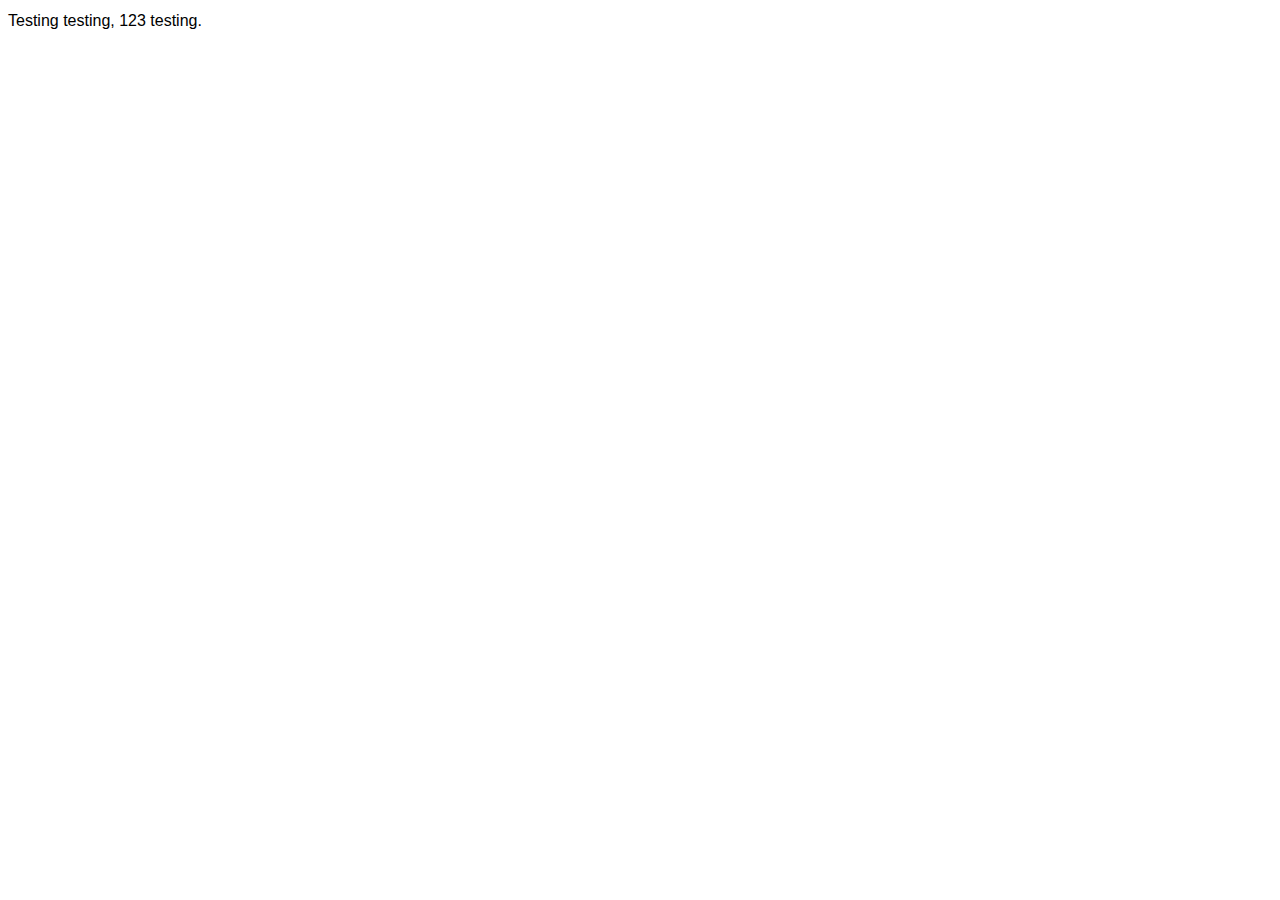
==== index.html @ cefb1cc8 "Initial commit of project." ====
<html>
  <head>
    <title>davidwarshaw.com</title>
    <meta charset="utf-8">
    <meta name="viewport" content="width=device-width, initial-scale=1">
    <link rel="stylesheet" href="assets/css/main.css">
  </head>
  <body>
    <h>Testing testing, 123 testing.</h>
  </body>
</html>
---- assets/css/main.css ----
body {
  background-color: #ffffff;
  color: #000000;
}

body, input, select, textarea {
  font-family: "Source Sans Pro", Helvetica, sans-serif;
  font-size: 1rem;
  font-weight: 300;
  line-height: 1.65;
}

a {
  -moz-transition: color 0.2s ease-in-out;
  -webkit-transition: color 0.2s ease-in-out;
  -ms-transition: color 0.2s ease-in-out;
  transition: color 0.2s ease-in-out;
  text-decoration: underline;
}

a:hover {
  text-decoration: none;
}

strong, b {
  font-weight: 400;
}

em, i {
  font-style: italic;
}

p {
  margin: 0 0 2rem 0;
}

h1 {
  font-size: 3.5rem;
  line-height: 1.2;
}

h2 {
  font-size: 2.25rem;
}

h3 {
  font-size: 1.5rem;
}
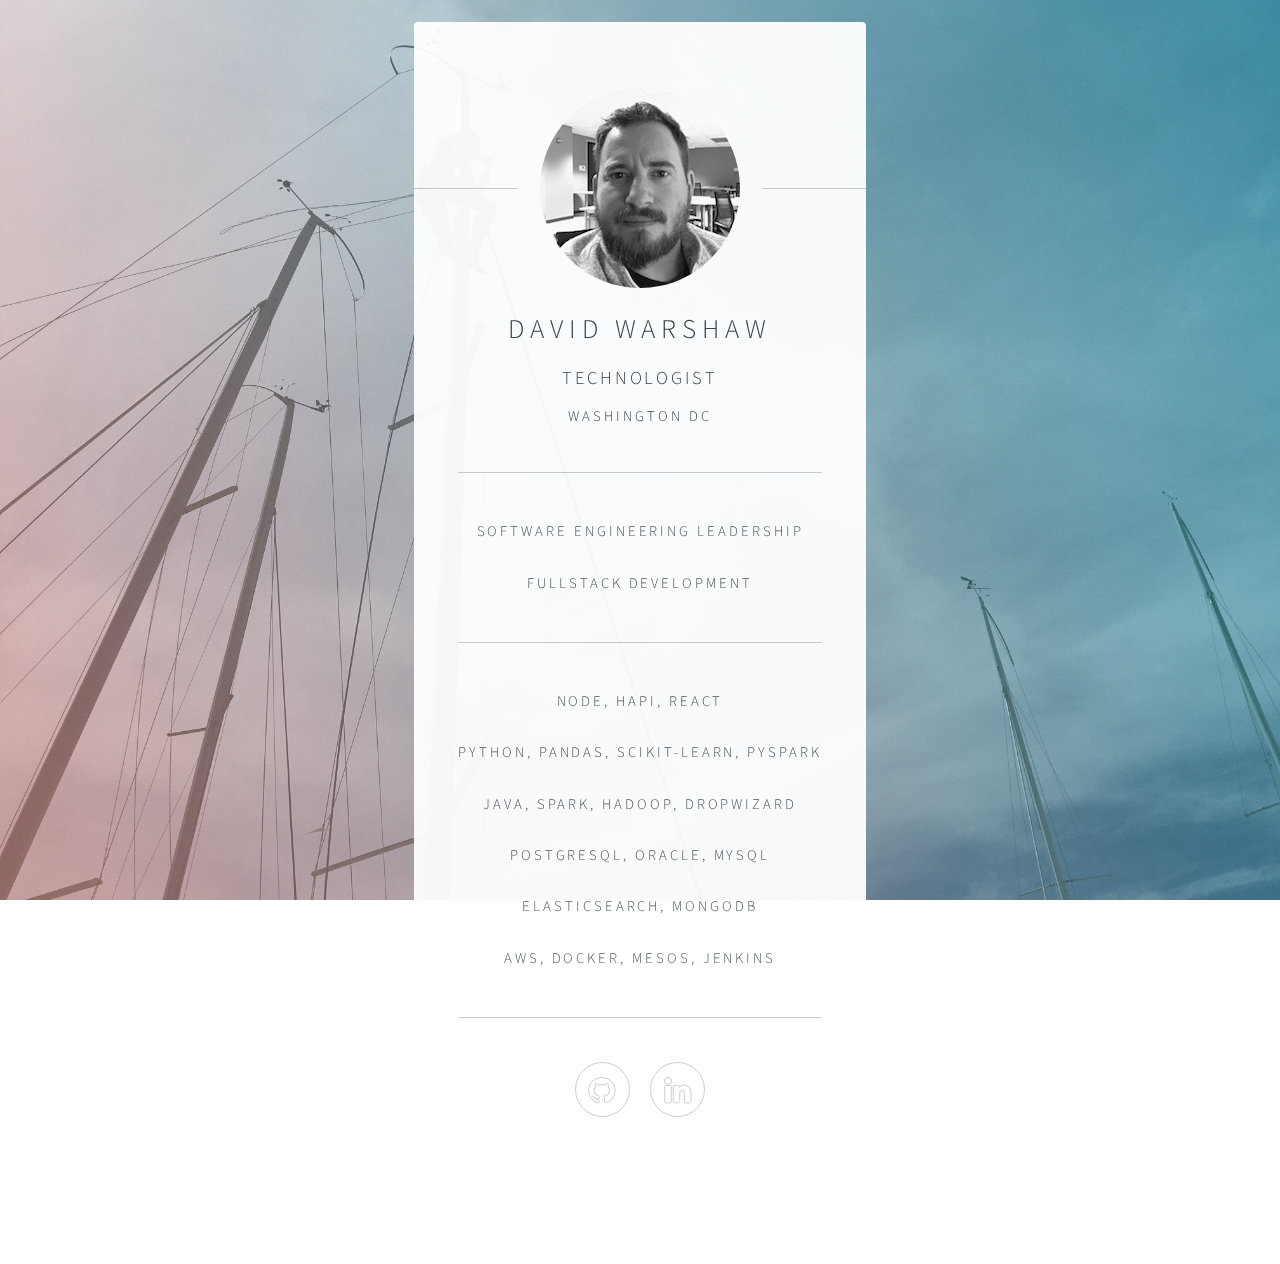
==== commit 60a64175: "Minimal site using HTML5UP Identity." ====
--- a/index.html
+++ b/index.html
@@ -1,11 +1,98 @@
-<html>
-  <head>
-    <title>davidwarshaw.com</title>
-    <meta charset="utf-8">
-    <meta name="viewport" content="width=device-width, initial-scale=1">
-    <link rel="stylesheet" href="assets/css/main.css">
-  </head>
-  <body>
-    <h>Testing testing, 123 testing.</h>
-  </body>
-</html>
+<!DOCTYPE HTML>
+<!--
+	Identity by HTML5 UP
+	html5up.net | @ajlkn
+	Free for personal and commercial use under the CCA 3.0 license (html5up.net/license)
+-->
+<html>
+	<head>
+		<title>David Warshaw</title>
+		<meta charset="utf-8" />
+		<meta name="viewport" content="width=device-width, initial-scale=1" />
+		<!--[if lte IE 8]><script src="assets/js/html5shiv.js"></script><![endif]-->
+		<link rel="stylesheet" href="assets/css/main.css" />
+		<!--[if lte IE 9]><link rel="stylesheet" href="assets/css/ie9.css" /><![endif]-->
+		<!--[if lte IE 8]><link rel="stylesheet" href="assets/css/ie8.css" /><![endif]-->
+		<noscript><link rel="stylesheet" href="assets/css/noscript.css" /></noscript>
+    <link rel="shortcut icon" href="favicon.ico">
+	</head>
+	<body class="is-loading">
+
+		<!-- Wrapper -->
+			<div id="wrapper">
+
+				<!-- Main -->
+					<section id="main">
+						<header>
+							<span class="avatar"><img src="images/me.jpg" alt="" /></span>
+							<h1>David Warshaw</h1>
+							<h2>Technologist</h2>
+              <h3>Washington DC</h3>
+						</header>
+						<hr />
+            <p>Software Engineering Leadership</p>
+            <p>Fullstack Development</p>
+            <hr id="technologies"/>
+            <p>
+              <a href="https://nodejs.org">Node</a>,
+              <a href="https://hapijs.com">Hapi</a>,
+              <a href="https://reactjs.org">React</a>
+            </p>
+            <p>
+              <a href="https://www.python.org">Python</a>,
+              <a href="https://pandas.pydata.org">Pandas</a>,
+              <a href="https://scikit-learn.org">scikit-learn</a>,
+              <a href="https://spark.apache.org">pyspark</a>
+            </p>
+            <p>
+              <a href="https://java.com">Java</a>,
+              <a href="https://spark.apache.org">spark</a>,
+              <a href="https://hadoop.apache.org">hadoop</a>,
+              <a href="https://www.dropwizard.io">Dropwizard</a>
+            </p>
+            <p>
+              <a href="https://www.postgresql.org">PostgreSQL</a>,
+              <a href="https://www.oracle.com">Oracle</a>,
+              <a href="https://www.mysql.com">MySQL</a>
+            </p>
+            <p>
+              <a href="https://www.elastic.co">elasticsearch</a>,
+              <a href="https://www.mongodb.com">MongoDB</a>
+            </p>
+            <p>
+              <a href="https://aws.amazon.com">AWS</a>,
+              <a href="https://www.docker.com">Docker</a>,
+              <a href="http://mesos.apache.org">Mesos</a>,
+              <a href="https://jenkins.io">Jenkins</a>
+            </p>
+						<hr />
+						<footer>
+							<ul class="icons">
+                <li><a href="https://github.com/davidwarshaw" class="fa-github"></a></li>
+								<li><a href="https://www.linkedin.com/in/davidwarshaw" class="fa-linkedin"></a></li>
+							</ul>
+						</footer>
+					</section>
+
+				<!-- Footer -->
+					<footer id="footer">
+						<ul class="copyright">
+							<li>&copy; David Warshaw</li>
+              <li>Background image from the 2017 <a href="http://www.yyccanam.com/">CanAm Challenge</a></li>
+              <li>Design: <a href="http://html5up.net">HTML5 UP</a></li>
+						</ul>
+					</footer>
+
+			</div>
+
+		<!-- Scripts -->
+			<!--[if lte IE 8]><script src="assets/js/respond.min.js"></script><![endif]-->
+			<script>
+				if ('addEventListener' in window) {
+					window.addEventListener('load', function() { document.body.className = document.body.className.replace(/\bis-loading\b/, ''); });
+					document.body.className += (navigator.userAgent.match(/(MSIE|rv:11\.0)/) ? ' is-ie' : '');
+				}
+			</script>
+
+	</body>
+</html>
--- a/assets/css/main.css
+++ b/assets/css/main.css
@@ -1,48 +1,856 @@
-body {
-  background-color: #ffffff;
-  color: #000000;
-}
-
-body, input, select, textarea {
-  font-family: "Source Sans Pro", Helvetica, sans-serif;
-  font-size: 1rem;
-  font-weight: 300;
-  line-height: 1.65;
-}
-
-a {
-  -moz-transition: color 0.2s ease-in-out;
-  -webkit-transition: color 0.2s ease-in-out;
-  -ms-transition: color 0.2s ease-in-out;
-  transition: color 0.2s ease-in-out;
-  text-decoration: underline;
-}
-
-a:hover {
-  text-decoration: none;
-}
-
-strong, b {
-  font-weight: 400;
-}
-
-em, i {
-  font-style: italic;
-}
-
-p {
-  margin: 0 0 2rem 0;
-}
-
-h1 {
-  font-size: 3.5rem;
-  line-height: 1.2;
-}
-
-h2 {
-  font-size: 2.25rem;
-}
-
-h3 {
-  font-size: 1.5rem;
-}
+@charset "UTF-8";
+@import url(font-awesome.min.css);
+@import url("https://fonts.googleapis.com/css?family=Source+Sans+Pro:300");
+
+/*
+	Identity by HTML5 UP
+	html5up.net | @ajlkn
+	Free for personal and commercial use under the CCA 3.0 license (html5up.net/license)
+*/
+
+/* Reset */
+
+	html, body, div, span, applet, object, iframe, h1, h2, h3, h4, h5, h6, p, blockquote, pre, a, abbr, acronym, address, big, cite, code, del, dfn, em, img, ins, kbd, q, s, samp, small, strike, strong, sub, sup, tt, var, b, u, i, center, dl, dt, dd, ol, ul, li, fieldset, form, label, legend, table, caption, tbody, tfoot, thead, tr, th, td, article, aside, canvas, details, embed, figure, figcaption, footer, header, hgroup, menu, nav, output, ruby, section, summary, time, mark, audio, video {
+		margin: 0;
+		padding: 0;
+		border: 0;
+		font-size: 100%;
+		font: inherit;
+		vertical-align: baseline;
+	}
+
+	article, aside, details, figcaption, figure, footer, header, hgroup, menu, nav, section {
+		display: block;
+	}
+
+	body {
+		line-height: 1;
+	}
+
+	ol, ul {
+		list-style: none;
+	}
+
+	blockquote, q {
+		quotes: none;
+	}
+
+	blockquote:before, blockquote:after, q:before, q:after {
+		content: '';
+		content: none;
+	}
+
+	table {
+		border-collapse: collapse;
+		border-spacing: 0;
+	}
+
+	body {
+		-webkit-text-size-adjust: none;
+	}
+
+/* Box Model */
+
+	*, *:before, *:after {
+		-moz-box-sizing: border-box;
+		-webkit-box-sizing: border-box;
+		box-sizing: border-box;
+	}
+
+/* Basic */
+
+	@media screen and (max-width: 480px) {
+
+		html, body {
+			min-width: 320px;
+		}
+
+	}
+
+	body.is-loading *, body.is-loading *:before, body.is-loading *:after {
+		-moz-animation: none !important;
+		-webkit-animation: none !important;
+		-ms-animation: none !important;
+		animation: none !important;
+		-moz-transition: none !important;
+		-webkit-transition: none !important;
+		-ms-transition: none !important;
+		transition: none !important;
+	}
+
+	html {
+		height: 100%;
+	}
+
+	body {
+		height: 100%;
+		background-color: #ffffff;
+		background-image: url("images/overlay.png"), -moz-linear-gradient(60deg, rgba(255, 165, 150, 0.5) 5%, rgba(0, 228, 255, 0.35)), url("../../images/bg.jpg");
+		background-image: url("images/overlay.png"), -webkit-linear-gradient(60deg, rgba(255, 165, 150, 0.5) 5%, rgba(0, 228, 255, 0.35)), url("../../images/bg.jpg");
+		background-image: url("images/overlay.png"), -ms-linear-gradient(60deg, rgba(255, 165, 150, 0.5) 5%, rgba(0, 228, 255, 0.35)), url("../../images/bg.jpg");
+		background-image: url("images/overlay.png"), linear-gradient(60deg, rgba(255, 165, 150, 0.5) 5%, rgba(0, 228, 255, 0.35)), url("../../images/bg.jpg");
+		background-repeat: repeat,			no-repeat,			no-repeat;
+		background-size: 100px 100px, cover,				cover;
+		background-position: top left,		center center,		bottom center;
+		background-attachment: fixed,			fixed,				fixed;
+	}
+
+		body:after {
+			content: '';
+			display: block;
+			position: fixed;
+			top: 0;
+			left: 0;
+			width: 100%;
+			height: inherit;
+			opacity: 0;
+			z-index: 1;
+			background-color: #ffffff;
+			background-image: url("images/overlay.png"), -moz-linear-gradient(60deg, rgba(255, 165, 150, 0.5) 5%, rgba(0, 228, 255, 0.35));
+			background-image: url("images/overlay.png"), -webkit-linear-gradient(60deg, rgba(255, 165, 150, 0.5) 5%, rgba(0, 228, 255, 0.35));
+			background-image: url("images/overlay.png"), -ms-linear-gradient(60deg, rgba(255, 165, 150, 0.5) 5%, rgba(0, 228, 255, 0.35));
+			background-image: url("images/overlay.png"), linear-gradient(60deg, rgba(255, 165, 150, 0.5) 5%, rgba(0, 228, 255, 0.35));
+			background-repeat: repeat,			no-repeat;
+			background-size: 100px 100px, cover;
+			background-position: top left,		center center;
+			-moz-transition: opacity 1.75s ease-out;
+			-webkit-transition: opacity 1.75s ease-out;
+			-ms-transition: opacity 1.75s ease-out;
+			transition: opacity 1.75s ease-out;
+		}
+
+		body.is-loading:after {
+			opacity: 1;
+		}
+
+/* Type */
+
+	body, input, select, textarea {
+		color: #414f57;
+		font-family: "Source Sans Pro", Helvetica, sans-serif;
+		font-size: 14pt;
+		font-weight: 300;
+		line-height: 2;
+		letter-spacing: 0.2em;
+		text-transform: uppercase;
+	}
+
+		@media screen and (max-width: 1680px) {
+
+			body, input, select, textarea {
+				font-size: 11pt;
+			}
+
+		}
+
+		@media screen and (max-width: 480px) {
+
+			body, input, select, textarea {
+				font-size: 10pt;
+				line-height: 1.75;
+			}
+
+		}
+
+	a {
+		-moz-transition: color 0.2s ease, border-color 0.2s ease;
+		-webkit-transition: color 0.2s ease, border-color 0.2s ease;
+		-ms-transition: color 0.2s ease, border-color 0.2s ease;
+		transition: color 0.2s ease, border-color 0.2s ease;
+		color: inherit;
+		text-decoration: none;
+	}
+
+		a:before {
+			-moz-transition: color 0.2s ease, text-shadow 0.2s ease;
+			-webkit-transition: color 0.2s ease, text-shadow 0.2s ease;
+			-ms-transition: color 0.2s ease, text-shadow 0.2s ease;
+			transition: color 0.2s ease, text-shadow 0.2s ease;
+		}
+
+		a:hover {
+			color: #ff7496;
+		}
+
+	strong, b {
+		color: #313f47;
+	}
+
+	em, i {
+		font-style: italic;
+	}
+
+	p {
+		margin: 0 0 1.5em 0;
+	}
+
+	h1, h2, h3, h4, h5, h6 {
+		color: #313f47;
+		line-height: 1.5;
+		margin: 0 0 0.75em 0;
+	}
+
+		h1 a, h2 a, h3 a, h4 a, h5 a, h6 a {
+			color: inherit;
+			text-decoration: none;
+		}
+
+	h1 {
+		font-size: 1.85em;
+		letter-spacing: 0.22em;
+		margin: 0 0 0.525em 0;
+	}
+
+	h2 {
+		font-size: 1.25em;
+	}
+
+	h3 {
+		font-size: 1em;
+	}
+
+	h4 {
+		font-size: 1em;
+	}
+
+	h5 {
+		font-size: 1em;
+	}
+
+	h6 {
+		font-size: 1em;
+	}
+
+	@media screen and (max-width: 480px) {
+
+		h1 {
+			font-size: 1.65em;
+		}
+
+	}
+
+	sub {
+		font-size: 0.8em;
+		position: relative;
+		top: 0.5em;
+	}
+
+	sup {
+		font-size: 0.8em;
+		position: relative;
+		top: -0.5em;
+	}
+
+	hr {
+		border: 0;
+		border-bottom: solid 1px #c8cccf;
+		margin: 3em 0;
+	}
+
+/* Form */
+
+	form {
+		margin: 0 0 1.5em 0;
+	}
+
+		form > .field {
+			margin: 0 0 1.5em 0;
+		}
+
+			form > .field > :last-child {
+				margin-bottom: 0;
+			}
+
+	label {
+		color: #313f47;
+		display: block;
+		font-size: 0.9em;
+		margin: 0 0 0.75em 0;
+	}
+
+	input[type="text"],
+	input[type="password"],
+	input[type="email"],
+	input[type="tel"],
+	select,
+	textarea {
+		-moz-appearance: none;
+		-webkit-appearance: none;
+		-ms-appearance: none;
+		appearance: none;
+		border-radius: 4px;
+		border: solid 1px #c8cccf;
+		color: inherit;
+		display: block;
+		outline: 0;
+		padding: 0 1em;
+		text-decoration: none;
+		width: 100%;
+	}
+
+		input[type="text"]:invalid,
+		input[type="password"]:invalid,
+		input[type="email"]:invalid,
+		input[type="tel"]:invalid,
+		select:invalid,
+		textarea:invalid {
+			box-shadow: none;
+		}
+
+		input[type="text"]:focus,
+		input[type="password"]:focus,
+		input[type="email"]:focus,
+		input[type="tel"]:focus,
+		select:focus,
+		textarea:focus {
+			border-color: #ff7496;
+		}
+
+	.select-wrapper {
+		text-decoration: none;
+		display: block;
+		position: relative;
+	}
+
+		.select-wrapper:before {
+			content: "";
+			-moz-osx-font-smoothing: grayscale;
+			-webkit-font-smoothing: antialiased;
+			font-family: FontAwesome;
+			font-style: normal;
+			font-weight: normal;
+			text-transform: none !important;
+		}
+
+		.select-wrapper:before {
+			color: #c8cccf;
+			display: block;
+			height: 2.75em;
+			line-height: 2.75em;
+			pointer-events: none;
+			position: absolute;
+			right: 0;
+			text-align: center;
+			top: 0;
+			width: 2.75em;
+		}
+
+		.select-wrapper select::-ms-expand {
+			display: none;
+		}
+
+	input[type="text"],
+	input[type="password"],
+	input[type="email"],
+	select {
+		height: 2.75em;
+	}
+
+	textarea {
+		padding: 0.75em 1em;
+	}
+
+	input[type="checkbox"],
+	input[type="radio"] {
+		-moz-appearance: none;
+		-webkit-appearance: none;
+		-ms-appearance: none;
+		appearance: none;
+		display: block;
+		float: left;
+		margin-right: -2em;
+		opacity: 0;
+		width: 1em;
+		z-index: -1;
+	}
+
+		input[type="checkbox"] + label,
+		input[type="radio"] + label {
+			text-decoration: none;
+			color: #414f57;
+			cursor: pointer;
+			display: inline-block;
+			font-size: 1em;
+			font-weight: 300;
+			padding-left: 2.4em;
+			padding-right: 0.75em;
+			position: relative;
+		}
+
+			input[type="checkbox"] + label:before,
+			input[type="radio"] + label:before {
+				-moz-osx-font-smoothing: grayscale;
+				-webkit-font-smoothing: antialiased;
+				font-family: FontAwesome;
+				font-style: normal;
+				font-weight: normal;
+				text-transform: none !important;
+			}
+
+			input[type="checkbox"] + label:before,
+			input[type="radio"] + label:before {
+				border-radius: 4px;
+				border: solid 1px #c8cccf;
+				content: '';
+				display: inline-block;
+				height: 1.65em;
+				left: 0;
+				line-height: 1.58125em;
+				position: absolute;
+				text-align: center;
+				top: 0.15em;
+				width: 1.65em;
+			}
+
+		input[type="checkbox"]:checked + label:before,
+		input[type="radio"]:checked + label:before {
+			color: #ff7496;
+			content: '\f00c';
+		}
+
+		input[type="checkbox"]:focus + label:before,
+		input[type="radio"]:focus + label:before {
+			border-color: #ff7496;
+		}
+
+	input[type="checkbox"] + label:before {
+		border-radius: 4px;
+	}
+
+	input[type="radio"] + label:before {
+		border-radius: 100%;
+	}
+
+	::-webkit-input-placeholder {
+		color: #616f77 !important;
+		opacity: 1.0;
+	}
+
+	:-moz-placeholder {
+		color: #616f77 !important;
+		opacity: 1.0;
+	}
+
+	::-moz-placeholder {
+		color: #616f77 !important;
+		opacity: 1.0;
+	}
+
+	:-ms-input-placeholder {
+		color: #616f77 !important;
+		opacity: 1.0;
+	}
+
+	.formerize-placeholder {
+		color: #616f77 !important;
+		opacity: 1.0;
+	}
+
+/* Icon */
+
+	.icon {
+		text-decoration: none;
+		position: relative;
+		border-bottom: none;
+	}
+
+		.icon:before {
+			-moz-osx-font-smoothing: grayscale;
+			-webkit-font-smoothing: antialiased;
+			font-family: FontAwesome;
+			font-style: normal;
+			font-weight: normal;
+			text-transform: none !important;
+		}
+
+		.icon > .label {
+			display: none;
+		}
+
+/* List */
+
+	ol {
+		list-style: decimal;
+		margin: 0 0 1.5em 0;
+		padding-left: 1.25em;
+	}
+
+		ol li {
+			padding-left: 0.25em;
+		}
+
+	ul {
+		list-style: disc;
+		margin: 0 0 1.5em 0;
+		padding-left: 1em;
+	}
+
+		ul li {
+			padding-left: 0.5em;
+		}
+
+		ul.alt {
+			list-style: none;
+			padding-left: 0;
+		}
+
+			ul.alt li {
+				border-top: solid 1px #c8cccf;
+				padding: 0.5em 0;
+			}
+
+				ul.alt li:first-child {
+					border-top: 0;
+					padding-top: 0;
+				}
+
+		ul.icons {
+			cursor: default;
+			list-style: none;
+			padding-left: 0;
+			margin-top: -0.675em;
+		}
+
+			ul.icons li {
+				display: inline-block;
+				padding: 0.675em 0.5em;
+			}
+
+				ul.icons li a {
+					text-decoration: none;
+					position: relative;
+					display: block;
+					width: 3.75em;
+					height: 3.75em;
+					border-radius: 100%;
+					border: solid 1px #c8cccf;
+					line-height: 3.75em;
+					overflow: hidden;
+					text-align: center;
+					text-indent: 3.75em;
+					white-space: nowrap;
+				}
+
+					ul.icons li a:before {
+						-moz-osx-font-smoothing: grayscale;
+						-webkit-font-smoothing: antialiased;
+						font-family: FontAwesome;
+						font-style: normal;
+						font-weight: normal;
+						text-transform: none !important;
+					}
+
+					ul.icons li a:before {
+						color: #ffffff;
+						text-shadow: 1.25px 0px 0px #c8cccf, -1.25px 0px 0px #c8cccf, 0px 1.25px 0px #c8cccf, 0px -1.25px 0px #c8cccf;
+					}
+
+					ul.icons li a:hover:before {
+						text-shadow: 1.25px 0px 0px #ff7496, -1.25px 0px 0px #ff7496, 0px 1.25px 0px #ff7496, 0px -1.25px 0px #ff7496;
+					}
+
+					ul.icons li a:before {
+						position: absolute;
+						top: 0;
+						left: 0;
+						width: inherit;
+						height: inherit;
+						font-size: 1.85rem;
+						line-height: inherit;
+						text-align: center;
+						text-indent: 0;
+					}
+
+					ul.icons li a:hover {
+						border-color: #ff7496;
+					}
+
+			@media screen and (max-width: 480px) {
+
+				ul.icons li a:before {
+					font-size: 1.5rem;
+				}
+
+			}
+
+		ul.actions {
+			cursor: default;
+			list-style: none;
+			padding-left: 0;
+		}
+
+			ul.actions li {
+				display: inline-block;
+				padding: 0 0.75em 0 0;
+				vertical-align: middle;
+			}
+
+				ul.actions li:last-child {
+					padding-right: 0;
+				}
+
+	dl {
+		margin: 0 0 1.5em 0;
+	}
+
+		dl dt {
+			display: block;
+			margin: 0 0 0.75em 0;
+		}
+
+		dl dd {
+			margin-left: 1.5em;
+		}
+
+/* Button */
+
+	input[type="submit"],
+	input[type="reset"],
+	input[type="button"],
+	button,
+	.button {
+		-moz-appearance: none;
+		-webkit-appearance: none;
+		-ms-appearance: none;
+		appearance: none;
+		-moz-transition: background-color 0.2s ease-in-out, border-color 0.2s ease-in-out, color 0.2s ease-in-out;
+		-webkit-transition: background-color 0.2s ease-in-out, border-color 0.2s ease-in-out, color 0.2s ease-in-out;
+		-ms-transition: background-color 0.2s ease-in-out, border-color 0.2s ease-in-out, color 0.2s ease-in-out;
+		transition: background-color 0.2s ease-in-out, border-color 0.2s ease-in-out, color 0.2s ease-in-out;
+		display: inline-block;
+		height: 2.75em;
+		line-height: 2.75em;
+		padding: 0 1.5em;
+		background-color: transparent;
+		border-radius: 4px;
+		border: solid 1px #c8cccf;
+		color: #414f57 !important;
+		cursor: pointer;
+		text-align: center;
+		text-decoration: none;
+		white-space: nowrap;
+	}
+
+		input[type="submit"]:hover,
+		input[type="reset"]:hover,
+		input[type="button"]:hover,
+		button:hover,
+		.button:hover {
+			border-color: #ff7496;
+			color: #ff7496 !important;
+		}
+
+		input[type="submit"].icon,
+		input[type="reset"].icon,
+		input[type="button"].icon,
+		button.icon,
+		.button.icon {
+			padding-left: 1.35em;
+		}
+
+			input[type="submit"].icon:before,
+			input[type="reset"].icon:before,
+			input[type="button"].icon:before,
+			button.icon:before,
+			.button.icon:before {
+				margin-right: 0.5em;
+			}
+
+		input[type="submit"].fit,
+		input[type="reset"].fit,
+		input[type="button"].fit,
+		button.fit,
+		.button.fit {
+			display: block;
+			width: 100%;
+			margin: 0 0 0.75em 0;
+		}
+
+		input[type="submit"].small,
+		input[type="reset"].small,
+		input[type="button"].small,
+		button.small,
+		.button.small {
+			font-size: 0.8em;
+		}
+
+		input[type="submit"].big,
+		input[type="reset"].big,
+		input[type="button"].big,
+		button.big,
+		.button.big {
+			font-size: 1.35em;
+		}
+
+		input[type="submit"].disabled, input[type="submit"]:disabled,
+		input[type="reset"].disabled,
+		input[type="reset"]:disabled,
+		input[type="button"].disabled,
+		input[type="button"]:disabled,
+		button.disabled,
+		button:disabled,
+		.button.disabled,
+		.button:disabled {
+			-moz-pointer-events: none;
+			-webkit-pointer-events: none;
+			-ms-pointer-events: none;
+			pointer-events: none;
+			opacity: 0.5;
+		}
+
+/* Main */
+
+	#main {
+		position: relative;
+		max-width: 100%;
+		min-width: 27em;
+		padding: 4.5em 3em 3em 3em ;
+		background: #ffffff;
+		border-radius: 4px;
+		cursor: default;
+		opacity: 0.95;
+		text-align: center;
+		-moz-transform-origin: 50% 50%;
+		-webkit-transform-origin: 50% 50%;
+		-ms-transform-origin: 50% 50%;
+		transform-origin: 50% 50%;
+		-moz-transform: rotateX(0deg);
+		-webkit-transform: rotateX(0deg);
+		-ms-transform: rotateX(0deg);
+		transform: rotateX(0deg);
+		-moz-transition: opacity 1s ease, -moz-transform 1s ease;
+		-webkit-transition: opacity 1s ease, -webkit-transform 1s ease;
+		-ms-transition: opacity 1s ease, -ms-transform 1s ease;
+		transition: opacity 1s ease, transform 1s ease;
+	}
+
+		#main .avatar {
+			position: relative;
+			display: block;
+			margin-bottom: 1.5em;
+		}
+
+			#main .avatar img {
+				display: block;
+				margin: 0 auto;
+				border-radius: 100%;
+				box-shadow: 0 0 0 1.5em #ffffff;
+			}
+
+			#main .avatar:before {
+				content: '';
+				display: block;
+				position: absolute;
+				top: 50%;
+				left: -3em;
+				width: calc(100% + 6em);
+				height: 1px;
+				z-index: -1;
+				background: #c8cccf;
+			}
+
+		@media screen and (max-width: 480px) {
+
+			#main {
+				min-width: 0;
+				width: 100%;
+				padding: 4em 2em 2.5em 2em ;
+			}
+
+				#main .avatar:before {
+					left: -2em;
+					width: calc(100% + 4em);
+				}
+
+		}
+
+		body.is-loading #main {
+			opacity: 0;
+			-moz-transform: rotateX(15deg);
+			-webkit-transform: rotateX(15deg);
+			-ms-transform: rotateX(15deg);
+			transform: rotateX(15deg);
+		}
+
+/* Footer */
+
+	#footer {
+		-moz-align-self: -moz-flex-end;
+		-webkit-align-self: -webkit-flex-end;
+		-ms-align-self: -ms-flex-end;
+		align-self: flex-end;
+		width: 100%;
+		padding: 1.5em 0 0 0;
+		color: rgba(255, 255, 255, 0.75);
+		cursor: default;
+		text-align: center;
+	}
+
+		#footer .copyright {
+			margin: 0;
+			padding: 0;
+			font-size: 0.9em;
+			list-style: none;
+		}
+
+			#footer .copyright li {
+				display: inline-block;
+				margin: 0 0 0 0.45em;
+				padding: 0 0 0 0.85em;
+				border-left: solid 1px rgba(255, 255, 255, 0.5);
+				line-height: 1;
+			}
+
+				#footer .copyright li:first-child {
+					border-left: 0;
+				}
+
+/* Wrapper */
+
+	#wrapper {
+		display: -moz-flex;
+		display: -webkit-flex;
+		display: -ms-flex;
+		display: flex;
+		-moz-align-items: center;
+		-webkit-align-items: center;
+		-ms-align-items: center;
+		align-items: center;
+		-moz-justify-content: space-between;
+		-webkit-justify-content: space-between;
+		-ms-justify-content: space-between;
+		justify-content: space-between;
+		-moz-flex-direction: column;
+		-webkit-flex-direction: column;
+		-ms-flex-direction: column;
+		flex-direction: column;
+		-moz-perspective: 1000px;
+		-webkit-perspective: 1000px;
+		-ms-perspective: 1000px;
+		perspective: 1000px;
+		position: relative;
+		min-height: 100%;
+		padding: 1.5em;
+		z-index: 2;
+	}
+
+		#wrapper > * {
+			z-index: 1;
+		}
+
+		#wrapper:before {
+			content: '';
+			display: block;
+		}
+
+		@media screen and (max-width: 360px) {
+
+			#wrapper {
+				padding: 0.75em;
+			}
+
+		}
+
+		body.is-ie #wrapper {
+			height: 100%;
+		}--- a/assets/css/ie9.css
+++ b/assets/css/ie9.css
@@ -0,0 +1,41 @@
+/*
+	Identity by HTML5 UP
+	html5up.net | @ajlkn
+	Free for personal and commercial use under the CCA 3.0 license (html5up.net/license)
+*/
+
+/* Basic */
+
+	body {
+		background-image: url("../../images/bg.jpg");
+		background-repeat: no-repeat;
+		background-size: cover;
+		background-position: bottom center;
+		background-attachment: fixed;
+	}
+
+		body:after {
+			display: none;
+		}
+
+/* List */
+
+	ul.icons li a:before {
+		color: #c8cccf;
+	}
+
+	ul.icons li a:hover:before {
+		color: #ff7496;
+	}
+
+/* Wrapper */
+
+	#wrapper {
+		text-align: center;
+	}
+
+/* Main */
+
+	#main {
+		display: inline-block;
+	}--- a/assets/css/ie8.css
+++ b/assets/css/ie8.css
@@ -0,0 +1,36 @@
+/*
+	Identity by HTML5 UP
+	html5up.net | @ajlkn
+	Free for personal and commercial use under the CCA 3.0 license (html5up.net/license)
+*/
+
+/* List */
+
+	ul.icons li a {
+		-ms-behavior: url("assets/js/PIE.htc");
+	}
+
+		ul.icons li a:before {
+			text-align: center;
+			font-size: 26px;
+		}
+
+/* Main */
+
+	#main {
+		-ms-behavior: url("assets/js/PIE.htc");
+	}
+
+		#main .avatar img {
+			-ms-behavior: url("assets/js/PIE.htc");
+		}
+
+/* Footer */
+
+	#footer {
+		color: #fff;
+	}
+
+		#footer .copyright li {
+			border-left: solid 1px #fff;
+		}--- a/assets/css/noscript.css
+++ b/assets/css/noscript.css
@@ -0,0 +1,21 @@
+/*
+	Identity by HTML5 UP
+	html5up.net | @ajlkn
+	Free for personal and commercial use under the CCA 3.0 license (html5up.net/license)
+*/
+
+/* Basic */
+
+	body:after {
+		display: none;
+	}
+
+/* Main */
+
+	#main {
+		-moz-transform: none !important;
+		-webkit-transform: none !important;
+		-ms-transform: none !important;
+		transform: none !important;
+		opacity: 1 !important;
+	}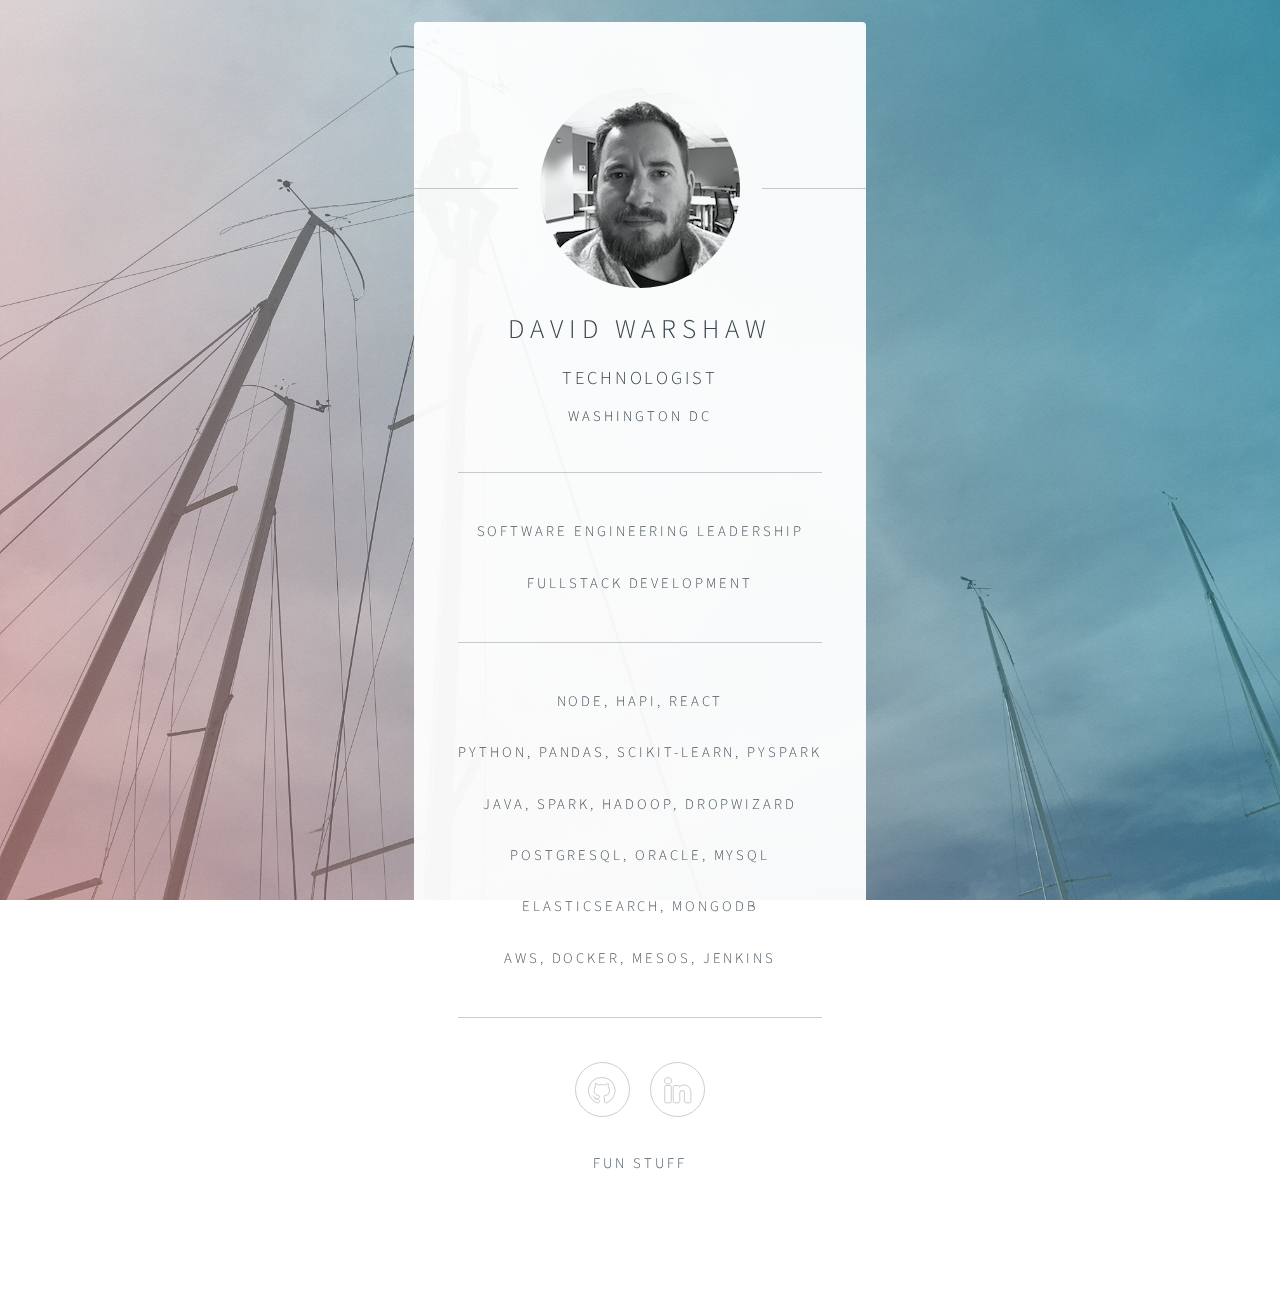
==== commit 3a2e359f: "Added funstuff and astrolander." ====
--- a/index.html
+++ b/index.html
@@ -41,14 +41,14 @@
             <p>
               <a href="https://www.python.org">Python</a>,
               <a href="https://pandas.pydata.org">Pandas</a>,
-              <a href="https://scikit-learn.org">scikit-learn</a>,
+              <a href="http://scikit-learn.org">scikit-learn</a>,
               <a href="https://spark.apache.org">pyspark</a>
             </p>
             <p>
               <a href="https://java.com">Java</a>,
               <a href="https://spark.apache.org">spark</a>,
               <a href="https://hadoop.apache.org">hadoop</a>,
-              <a href="https://www.dropwizard.io">Dropwizard</a>
+              <a href="http://www.dropwizard.io">Dropwizard</a>
             </p>
             <p>
               <a href="https://www.postgresql.org">PostgreSQL</a>,
@@ -72,13 +72,14 @@
 								<li><a href="https://www.linkedin.com/in/davidwarshaw" class="fa-linkedin"></a></li>
 							</ul>
 						</footer>
+              <a href="games/index.html">Fun Stuff</a>
 					</section>
 
 				<!-- Footer -->
 					<footer id="footer">
 						<ul class="copyright">
 							<li>&copy; David Warshaw</li>
-              <li>Background image from the 2017 <a href="http://www.yyccanam.com/">CanAm Challenge</a></li>
+              <li>Background Image: 2017 <a href="http://www.yyccanam.com/">CanAm Challenge</a></li>
               <li>Design: <a href="http://html5up.net">HTML5 UP</a></li>
 						</ul>
 					</footer>
--- a/assets/css/main.css
+++ b/assets/css/main.css
@@ -853,4 +853,18 @@
 
 		body.is-ie #wrapper {
 			height: 100%;
-		}+		}
+
+ /* Description */
+ #description {
+   color: #414f57;
+   font-family: "Source Sans Pro", Helvetica, sans-serif;
+   font-size: 11pt;
+   font-weight: 300;
+   line-height: 2;
+   letter-spacing: 0.2em;
+   text-transform: none;
+   text-align: left;
+   max-width: 400px;
+   display: inline-block;
+ }
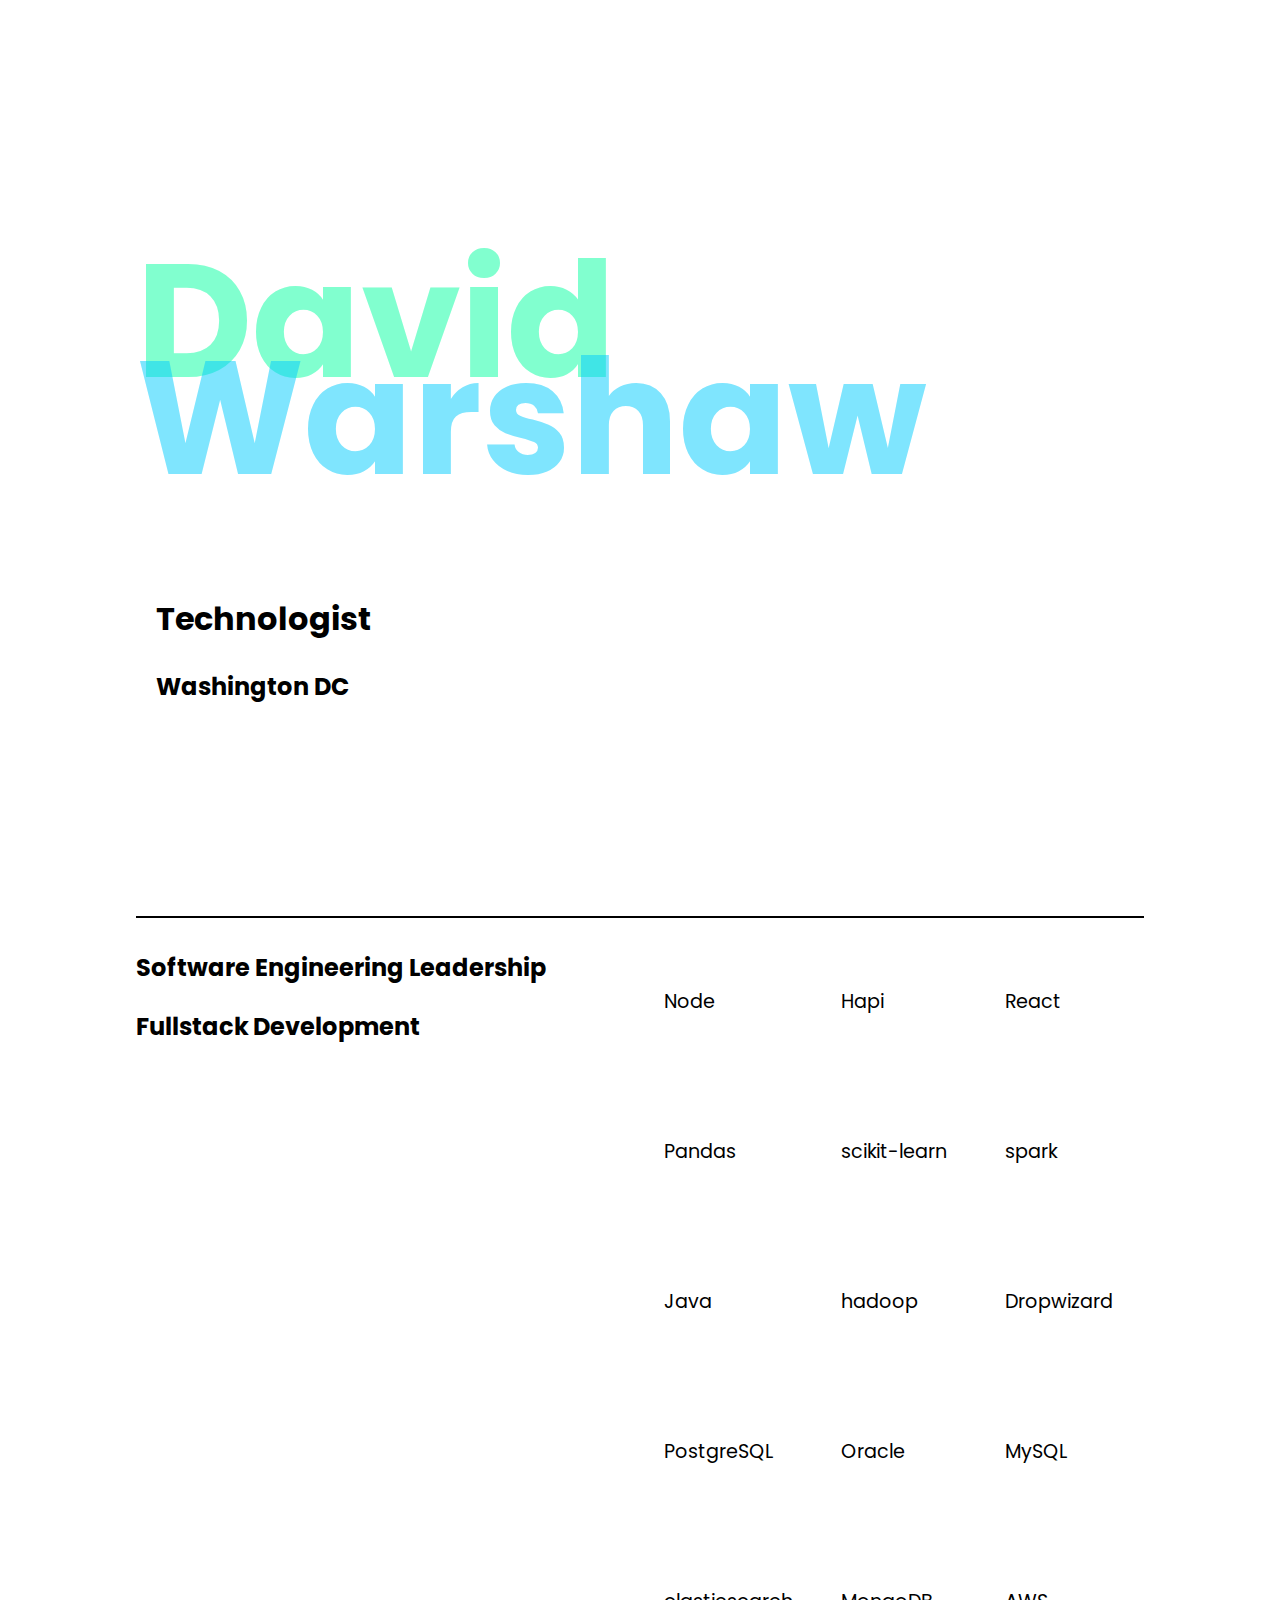
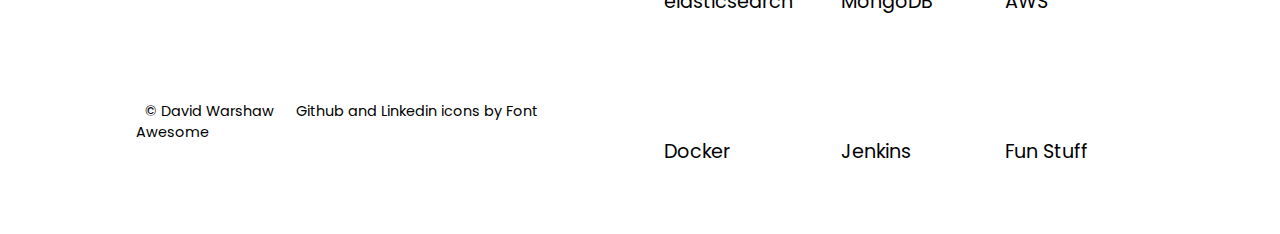
==== commit 55f4f725: "Change theme. Add BBB game." ====
--- a/index.html
+++ b/index.html
@@ -1,99 +1,71 @@
 <!DOCTYPE HTML>
-<!--
-	Identity by HTML5 UP
-	html5up.net | @ajlkn
-	Free for personal and commercial use under the CCA 3.0 license (html5up.net/license)
--->
 <html>
 	<head>
 		<title>David Warshaw</title>
+		<meta name=”description” content=”Technologist - Washington DC”>
 		<meta charset="utf-8" />
 		<meta name="viewport" content="width=device-width, initial-scale=1" />
-		<!--[if lte IE 8]><script src="assets/js/html5shiv.js"></script><![endif]-->
-		<link rel="stylesheet" href="assets/css/main.css" />
-		<!--[if lte IE 9]><link rel="stylesheet" href="assets/css/ie9.css" /><![endif]-->
-		<!--[if lte IE 8]><link rel="stylesheet" href="assets/css/ie8.css" /><![endif]-->
-		<noscript><link rel="stylesheet" href="assets/css/noscript.css" /></noscript>
     <link rel="shortcut icon" href="favicon.ico">
+		<link rel="stylesheet" href="https://use.fontawesome.com/releases/v5.7.2/css/all.css" integrity="sha384-fnmOCqbTlWIlj8LyTjo7mOUStjsKC4pOpQbqyi7RrhN7udi9RwhKkMHpvLbHG9Sr" crossorigin="anonymous">
+		<link rel="stylesheet" href="style.css">
 	</head>
-	<body class="is-loading">
-
-		<!-- Wrapper -->
-			<div id="wrapper">
-
-				<!-- Main -->
-					<section id="main">
-						<header>
-							<span class="avatar"><img src="images/me.jpg" alt="" /></span>
-							<h1>David Warshaw</h1>
+	<body>
+			<section id="top">
+				<header>
+					<div id="name">
+						<span id="first-name">David</span>
+						<span id="last-name">Warshaw</span>
+					</div>
+					<div style="display: flex;">
+						<div style="margin: 2%; flex: 35%">
 							<h2>Technologist</h2>
-              <h3>Washington DC</h3>
-						</header>
-						<hr />
-            <p>Software Engineering Leadership</p>
-            <p>Fullstack Development</p>
-            <hr id="technologies"/>
-            <p>
-              <a href="https://nodejs.org">Node</a>,
-              <a href="https://hapijs.com">Hapi</a>,
-              <a href="https://reactjs.org">React</a>
-            </p>
-            <p>
-              <a href="https://www.python.org">Python</a>,
-              <a href="https://pandas.pydata.org">Pandas</a>,
-              <a href="http://scikit-learn.org">scikit-learn</a>,
-              <a href="https://spark.apache.org">pyspark</a>
-            </p>
-            <p>
-              <a href="https://java.com">Java</a>,
-              <a href="https://spark.apache.org">spark</a>,
-              <a href="https://hadoop.apache.org">hadoop</a>,
-              <a href="http://www.dropwizard.io">Dropwizard</a>
-            </p>
-            <p>
-              <a href="https://www.postgresql.org">PostgreSQL</a>,
-              <a href="https://www.oracle.com">Oracle</a>,
-              <a href="https://www.mysql.com">MySQL</a>
-            </p>
-            <p>
-              <a href="https://www.elastic.co">elasticsearch</a>,
-              <a href="https://www.mongodb.com">MongoDB</a>
-            </p>
-            <p>
-              <a href="https://aws.amazon.com">AWS</a>,
-              <a href="https://www.docker.com">Docker</a>,
-              <a href="http://mesos.apache.org">Mesos</a>,
-              <a href="https://jenkins.io">Jenkins</a>
-            </p>
-						<hr />
-						<footer>
-							<ul class="icons">
-                <li><a href="https://github.com/davidwarshaw" class="fa-github"></a></li>
-								<li><a href="https://www.linkedin.com/in/davidwarshaw" class="fa-linkedin"></a></li>
-							</ul>
+            	<h3>Washington DC</h3>
+						</div>
+						<div style="margin: 2%; flex: 65%">
+							<a href="https://github.com/davidwarshaw" class="fab fa-github icon"></a>
+							<a href="https://www.linkedin.com/in/davidwarshaw" class="fab fa-linkedin icon"></a>
+						</div>
+					<div>
+				</header>
+			</section>
+			<hr>
+			<section>
+				<div id="stacks">
+					<div id="stacks-left">
+		        <h3>Software Engineering Leadership</h3>
+		        <h3>Fullstack Development</h3>
+						<footer id="footer">
+							<div style="position: absolute; bottom: 0%;">
+								<span class="footer-item">
+									&copy; David Warshaw
+								</span>
+								<span class="footer-item">
+									<a href="https://fontawesome.com/license/free">Github and Linkedin icons by Font Awesome</a>
+								</span>
+							<div>
 						</footer>
-              <a href="games/index.html">Fun Stuff</a>
-					</section>
-
-				<!-- Footer -->
-					<footer id="footer">
-						<ul class="copyright">
-							<li>&copy; David Warshaw</li>
-              <li>Background Image: 2017 <a href="http://www.yyccanam.com/">CanAm Challenge</a></li>
-              <li>Design: <a href="http://html5up.net">HTML5 UP</a></li>
-						</ul>
-					</footer>
-
-			</div>
-
-		<!-- Scripts -->
-			<!--[if lte IE 8]><script src="assets/js/respond.min.js"></script><![endif]-->
-			<script>
-				if ('addEventListener' in window) {
-					window.addEventListener('load', function() { document.body.className = document.body.className.replace(/\bis-loading\b/, ''); });
-					document.body.className += (navigator.userAgent.match(/(MSIE|rv:11\.0)/) ? ' is-ie' : '');
-				}
-			</script>
-
+					</div>
+					<div id="stacks-right">
+						<div class="stack-item"><a href="https://nodejs.org">Node</a></div>
+						<div class="stack-item"><a href="https://hapijs.com">Hapi</a></div>
+						<div class="stack-item"><a href="https://reactjs.org">React</a></div>
+						<div class="stack-item"><a href="https://pandas.pydata.org">Pandas</a></div>
+						<div class="stack-item"><a href="http://scikit-learn.org">scikit-learn</a></div>
+						<div class="stack-item"><a href="https://spark.apache.org">spark</a></div>
+						<div class="stack-item"><a href="https://java.com">Java</a></div>
+						<div class="stack-item"><a href="https://hadoop.apache.org">hadoop</a></div>
+						<div class="stack-item"><a href="http://www.dropwizard.io">Dropwizard</a></div>
+						<div class="stack-item"><a href="https://www.postgresql.org">PostgreSQL</a></div>
+						<div class="stack-item"><a href="https://www.oracle.com">Oracle</a></div>
+						<div class="stack-item"><a href="https://www.mysql.com">MySQL</a></div>
+						<div class="stack-item"><a href="https://www.elastic.co">elasticsearch</a></div>
+						<div class="stack-item"><a href="https://www.mongodb.com">MongoDB</a></div>
+						<div class="stack-item"><a href="https://aws.amazon.com">AWS</a></div>
+						<div class="stack-item"><a href="https://www.docker.com">Docker</a></div>
+						<div class="stack-item"><a href="https://jenkins.io">Jenkins</a></div>
+						<div class="stack-item"><a href="games/index.html">Fun Stuff</a></div>
+					</div>
+				</div>
+			</section>
 	</body>
 </html>
--- a/style.css
+++ b/style.css
@@ -0,0 +1,164 @@
+@import url('https://fonts.googleapis.com/css?family=Poppins');
+html {
+  font-family: 'Poppins', sans-serif;
+  margin-left: 10%;
+  margin-right: 10%;
+
+  color: black;
+}
+section {
+  height: 100vh;
+}
+hr {
+  height: 2px;
+  border-width: 0;
+
+  color: black;
+  background-color: black;
+}
+h1 {
+  font-size: 2.5em;
+}
+h2 {
+  font-size: 2em;
+}
+h3 {
+  font-size: 1.5em;
+}
+p {
+  font-size: 1.2em;
+}
+a:link, a:visited {
+  color: black;
+  text-decoration: none;
+}
+
+a:hover, a:active {
+  color: grey;
+  text-decoration: underline;
+}
+
+.icon {
+  font-size: 4em;
+  margin: 2%;
+  vertical-align: middle;
+}
+a.icon:link, a.icon:visited {
+  color: black;
+  text-decoration: none;
+  padding: 5% 5%;
+}
+
+a.icon:hover, a.icon:active {
+  background-color: #b967ff;
+  color: white;
+}
+
+.stack-item {
+  font-size: 1.2em;
+  display: flex;
+  align-items: center;
+}
+.stack-item a:link, .stack-item a:visited {
+  color: black;
+  text-decoration: none;
+  padding: 16px 24px;
+}
+.stack-item a:hover, .stack-item a:active {
+  background-color: #b967ff;
+  color: white;
+  font-weight: bold;
+}
+.footer-item {
+  margin: 2%;
+}
+.flex-stack {
+  display: flex;
+}
+
+#name {
+  position: relative;
+  height: 60vh;
+}
+#first-name {
+  font-size: 10em;
+  font-weight: bold;
+  margin-top: 1%;
+  margin-bottom: 1%;
+
+  position: absolute;
+  bottom: 18%;
+
+  opacity: 0.5;
+  color: #05ffa1;
+}
+#last-name {
+  font-size: 10em;
+  font-weight: bold;
+  margin-top: 1%;
+  margin-bottom: 1%;
+
+  position: absolute;
+  bottom: 0%;
+
+  opacity: 0.5;
+  color: #01cdfe;
+}
+#stacks {
+  display: flex;
+  height: 100vh;
+}
+#stacks-left {
+  flex: 50%;
+}
+#stacks-right {
+  flex: 50%;
+
+  display: grid;
+  grid-template-columns: 1fr 1fr 1fr;
+}
+#footer {
+  font-size: .9em;
+  position: relative;
+  height: 75%
+}
+
+/* Tablet */
+@media (max-width: 800px) {
+  .flex-stack {
+    flex-direction: column;
+  }
+
+  #first-name {
+    font-size: 4em;
+    bottom: 5%;
+  }
+  #last-name {
+    font-size: 4em;
+  }
+  #stacks-right {
+    grid-template-columns: 1fr 1fr;
+  }
+  #footer {
+    font-size: .9em;
+    height: 75%
+  }
+}
+
+/* Mobile */
+@media (max-width: 400px) {
+  #first-name {
+    font-size: 4em;
+    bottom: 8%;
+  }
+  #last-name {
+    font-size: 4em;
+  }
+  #stacks-right {
+    grid-template-columns: 1fr;
+  }
+  #footer {
+    font-size: .9em;
+    height: 100%
+  }
+}
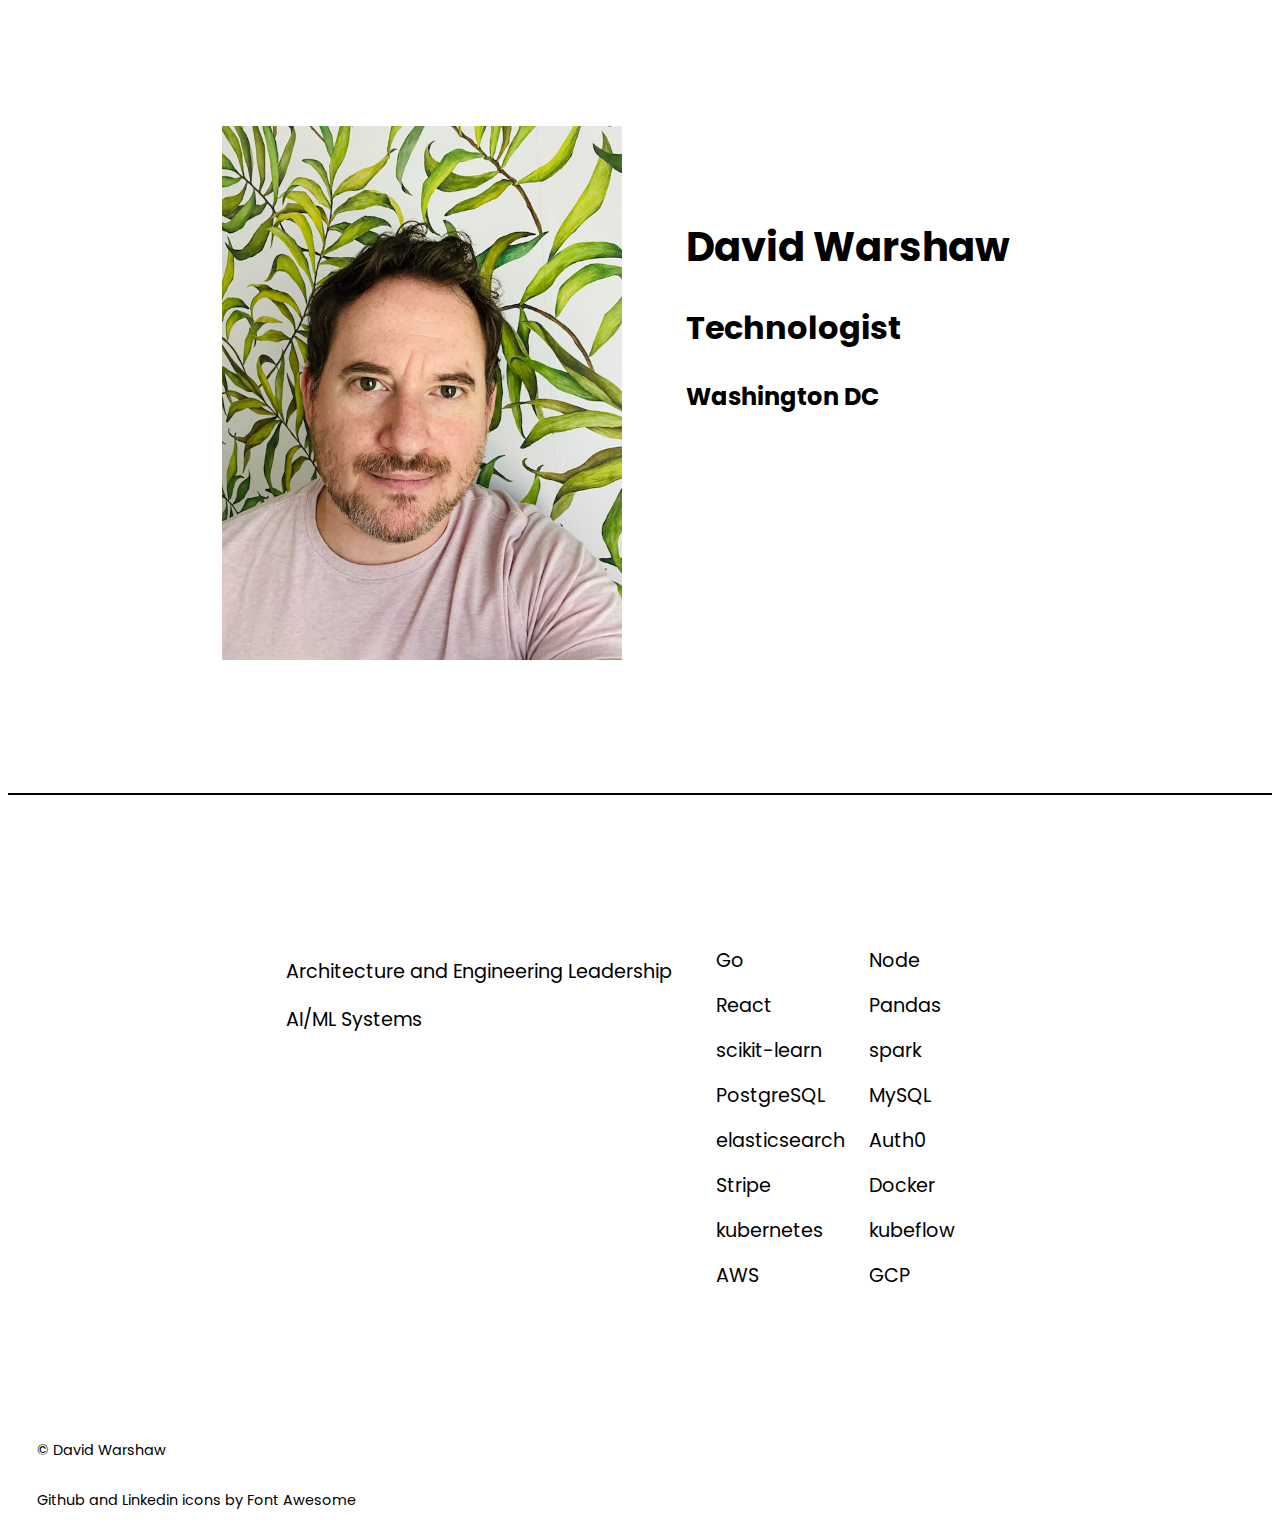
==== commit c6aae2c0: "Add picture. Remove games." ====
--- a/index.html
+++ b/index.html
@@ -1,71 +1,105 @@
-<!DOCTYPE HTML>
+<!DOCTYPE html>
 <html>
-	<head>
-		<title>David Warshaw</title>
-		<meta name=”description” content=”Technologist - Washington DC”>
-		<meta charset="utf-8" />
-		<meta name="viewport" content="width=device-width, initial-scale=1" />
-    <link rel="shortcut icon" href="favicon.ico">
-		<link rel="stylesheet" href="https://use.fontawesome.com/releases/v5.7.2/css/all.css" integrity="sha384-fnmOCqbTlWIlj8LyTjo7mOUStjsKC4pOpQbqyi7RrhN7udi9RwhKkMHpvLbHG9Sr" crossorigin="anonymous">
-		<link rel="stylesheet" href="style.css">
-	</head>
-	<body>
-			<section id="top">
-				<header>
-					<div id="name">
-						<span id="first-name">David</span>
-						<span id="last-name">Warshaw</span>
-					</div>
-					<div style="display: flex;">
-						<div style="margin: 2%; flex: 35%">
-							<h2>Technologist</h2>
-            	<h3>Washington DC</h3>
-						</div>
-						<div style="margin: 2%; flex: 65%">
-							<a href="https://github.com/davidwarshaw" class="fab fa-github icon"></a>
-							<a href="https://www.linkedin.com/in/davidwarshaw" class="fab fa-linkedin icon"></a>
-						</div>
-					<div>
-				</header>
-			</section>
-			<hr>
-			<section>
-				<div id="stacks">
-					<div id="stacks-left">
-		        <h3>Software Engineering Leadership</h3>
-		        <h3>Fullstack Development</h3>
-						<footer id="footer">
-							<div style="position: absolute; bottom: 0%;">
-								<span class="footer-item">
-									&copy; David Warshaw
-								</span>
-								<span class="footer-item">
-									<a href="https://fontawesome.com/license/free">Github and Linkedin icons by Font Awesome</a>
-								</span>
-							<div>
-						</footer>
-					</div>
-					<div id="stacks-right">
-						<div class="stack-item"><a href="https://nodejs.org">Node</a></div>
-						<div class="stack-item"><a href="https://hapijs.com">Hapi</a></div>
-						<div class="stack-item"><a href="https://reactjs.org">React</a></div>
-						<div class="stack-item"><a href="https://pandas.pydata.org">Pandas</a></div>
-						<div class="stack-item"><a href="http://scikit-learn.org">scikit-learn</a></div>
-						<div class="stack-item"><a href="https://spark.apache.org">spark</a></div>
-						<div class="stack-item"><a href="https://java.com">Java</a></div>
-						<div class="stack-item"><a href="https://hadoop.apache.org">hadoop</a></div>
-						<div class="stack-item"><a href="http://www.dropwizard.io">Dropwizard</a></div>
-						<div class="stack-item"><a href="https://www.postgresql.org">PostgreSQL</a></div>
-						<div class="stack-item"><a href="https://www.oracle.com">Oracle</a></div>
-						<div class="stack-item"><a href="https://www.mysql.com">MySQL</a></div>
-						<div class="stack-item"><a href="https://www.elastic.co">elasticsearch</a></div>
-						<div class="stack-item"><a href="https://www.mongodb.com">MongoDB</a></div>
-						<div class="stack-item"><a href="https://aws.amazon.com">AWS</a></div>
-						<div class="stack-item"><a href="https://www.docker.com">Docker</a></div>
-						<div class="stack-item"><a href="https://jenkins.io">Jenkins</a></div>
-						<div class="stack-item"><a href="games/index.html">Fun Stuff</a></div>
-					</div>
-				</div>
-			</section>
-	</body>
+  <head>
+    <title>David Warshaw</title>
+    <meta
+      name="description"
+      content="David Warshaw - Technologist - Washington DC"
+    />
+    <meta charset="utf-8" />
+    <meta name="viewport" content="width=device-width, initial-scale=1" />
+    <link rel="icon" type="image/x-icon" href="favicon.ico" />
+    <link
+      rel="stylesheet"
+      href="https://use.fontawesome.com/releases/v5.7.2/css/all.css"
+      integrity="sha384-fnmOCqbTlWIlj8LyTjo7mOUStjsKC4pOpQbqyi7RrhN7udi9RwhKkMHpvLbHG9Sr"
+      crossorigin="anonymous"
+    />
+    <link rel="stylesheet" href="style.css" />
+  </head>
+  <body>
+    <section>
+      <header>
+        <div class="stacks">
+          <div>
+            <img id="portrait" src="leaves-01.png" />
+          </div>
+          <div style="padding: 5%">
+            <h1>David Warshaw</h1>
+            <h2>Technologist</h2>
+            <h3>Washington DC</h3>
+            <a
+              href="https://github.com/davidwarshaw"
+              class="fab fa-github icon"
+            ></a>
+            <a
+              href="https://www.linkedin.com/in/davidwarshaw"
+              class="fab fa-linkedin icon"
+            ></a>
+          </div>
+        </div>
+      </header>
+    </section>
+    <hr />
+    <section>
+      <div class="stacks">
+        <div id="stacks-left">
+          <p>Architecture and Engineering Leadership</p>
+          <p>AI/ML Systems</p>
+        </div>
+        <div id="stacks-right">
+          <div class="stack-item"><a href="https://go.dev">Go</a></div>
+          <div class="stack-item"><a href="https://nodejs.org">Node</a></div>
+          <div class="stack-item"><a href="https://reactjs.org">React</a></div>
+          <div class="stack-item">
+            <a href="https://pandas.pydata.org">Pandas</a>
+          </div>
+          <div class="stack-item">
+            <a href="http://scikit-learn.org">scikit-learn</a>
+          </div>
+          <div class="stack-item">
+            <a href="https://spark.apache.org">spark</a>
+          </div>
+          <div class="stack-item">
+            <a href="https://www.postgresql.org">PostgreSQL</a>
+          </div>
+          <div class="stack-item">
+            <a href="https://www.mysql.com">MySQL</a>
+          </div>
+          <div class="stack-item">
+            <a href="https://www.elastic.co">elasticsearch</a>
+          </div>
+          <div class="stack-item">
+            <a href="https://auth0.com/">Auth0</a>
+          </div>
+          <div class="stack-item">
+            <a href="https://www.stripe.com/">Stripe</a>
+          </div>
+          <div class="stack-item">
+            <a href="https://www.docker.com">Docker</a>
+          </div>
+          <div class="stack-item">
+            <a href="https://kubernetes.io/">kubernetes</a>
+          </div>
+          <div class="stack-item">
+            <a href="https://www.kubeflow.org/">kubeflow</a>
+          </div>
+          <div class="stack-item"><a href="https://aws.amazon.com">AWS</a></div>
+          <div class="stack-item">
+            <a href="https://cloud.google.com/">GCP</a>
+          </div>
+        </div>
+      </div>
+    </section>
+    <footer id="footer">
+      <div>
+        <div class="footer-item">&copy; David Warshaw</div>
+        <div class="footer-item">
+          <a href="https://fontawesome.com/license/free"
+            >Github and Linkedin icons by Font Awesome</a
+          >
+        </div>
+      </div>
+    </footer>
+  </body>
 </html>
--- a/style.css
+++ b/style.css
@@ -1,13 +1,13 @@
 @import url('https://fonts.googleapis.com/css?family=Poppins');
 html {
   font-family: 'Poppins', sans-serif;
-  margin-left: 10%;
-  margin-right: 10%;
 
   color: black;
 }
 section {
-  height: 100vh;
+  width: 100vw;
+  margin-top: 10%;
+  margin-bottom: 10%;
 }
 hr {
   height: 2px;
@@ -54,6 +54,12 @@
   color: white;
 }
 
+.stacks {
+  display: flex;
+  flex-flow: row wrap;
+  justify-content: center;
+  margin: auto;
+}
 .stack-item {
   font-size: 1.2em;
   display: flex;
@@ -62,7 +68,7 @@
 .stack-item a:link, .stack-item a:visited {
   color: black;
   text-decoration: none;
-  padding: 16px 24px;
+  padding: 8px 12px;
 }
 .stack-item a:hover, .stack-item a:active {
   background-color: #b967ff;
@@ -70,71 +76,40 @@
   font-weight: bold;
 }
 .footer-item {
-  margin: 2%;
+  margin: 2em;
 }
 .flex-stack {
   display: flex;
 }
 
-#name {
-  position: relative;
-  height: 60vh;
+#portrait {
+  border-radius: 0px;
+  width: 400px;
+  object-fit: cover;
 }
-#first-name {
-  font-size: 10em;
-  font-weight: bold;
-  margin-top: 1%;
-  margin-bottom: 1%;
 
-  position: absolute;
-  bottom: 18%;
-
-  opacity: 0.5;
-  color: #05ffa1;
-}
-#last-name {
-  font-size: 10em;
-  font-weight: bold;
-  margin-top: 1%;
-  margin-bottom: 1%;
-
-  position: absolute;
-  bottom: 0%;
-
-  opacity: 0.5;
-  color: #01cdfe;
-}
-#stacks {
-  display: flex;
-  height: 100vh;
-}
 #stacks-left {
-  flex: 50%;
+  padding: 1em;
 }
 #stacks-right {
-  flex: 50%;
-
+  padding: 1em;
   display: grid;
-  grid-template-columns: 1fr 1fr 1fr;
+  grid-template-columns: 1fr 1fr;
 }
 #footer {
   font-size: .9em;
   position: relative;
-  height: 75%
+  height: 75%;
 }
 
 /* Tablet */
-@media (max-width: 800px) {
+@media (max-width: 850px) {
   .flex-stack {
     flex-direction: column;
   }
-
-  #first-name {
-    font-size: 4em;
-    bottom: 5%;
-  }
-  #last-name {
-    font-size: 4em;
+ 
+  #portrait {
+    width: 300px;
   }
   #stacks-right {
     grid-template-columns: 1fr 1fr;
@@ -147,12 +122,8 @@
 
 /* Mobile */
 @media (max-width: 400px) {
-  #first-name {
-    font-size: 4em;
-    bottom: 8%;
-  }
-  #last-name {
-    font-size: 4em;
+  #portrait {
+    width: 200px;
   }
   #stacks-right {
     grid-template-columns: 1fr;
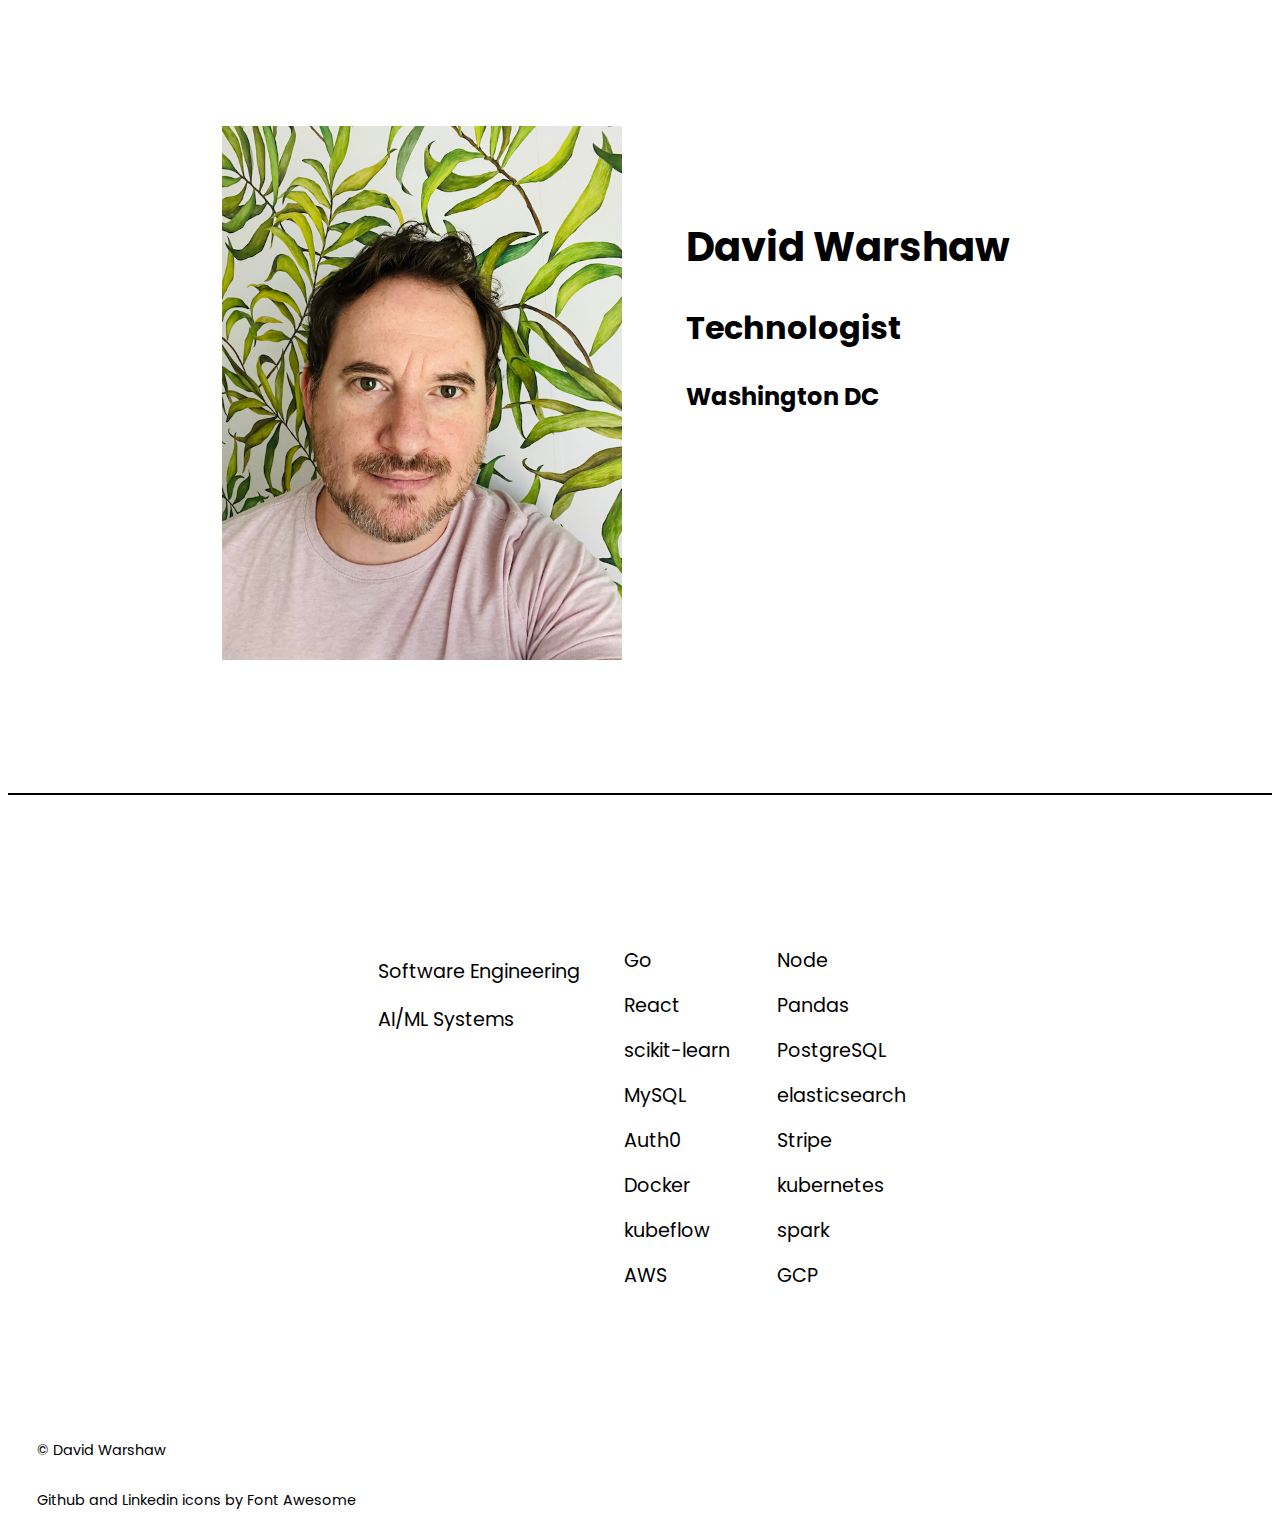
==== commit c9f878dc: "Update to technologies" ====
--- a/index.html
+++ b/index.html
@@ -36,6 +36,10 @@
               href="https://www.linkedin.com/in/davidwarshaw"
               class="fab fa-linkedin icon"
             ></a>
+            <a
+              href="https://stackoverflow.com/users/6030951/dave"
+              class="fab fa-stack-overflow icon"
+            ></a>
           </div>
         </div>
       </header>
@@ -44,7 +48,7 @@
     <section>
       <div class="stacks">
         <div id="stacks-left">
-          <p>Architecture and Engineering Leadership</p>
+          <p>Software Engineering</p>
           <p>AI/ML Systems</p>
         </div>
         <div id="stacks-right">
@@ -56,9 +60,6 @@
           </div>
           <div class="stack-item">
             <a href="http://scikit-learn.org">scikit-learn</a>
-          </div>
-          <div class="stack-item">
-            <a href="https://spark.apache.org">spark</a>
           </div>
           <div class="stack-item">
             <a href="https://www.postgresql.org">PostgreSQL</a>
@@ -84,6 +85,9 @@
           <div class="stack-item">
             <a href="https://www.kubeflow.org/">kubeflow</a>
           </div>
+          <div class="stack-item">
+            <a href="https://spark.apache.org">spark</a>
+          </div>
           <div class="stack-item"><a href="https://aws.amazon.com">AWS</a></div>
           <div class="stack-item">
             <a href="https://cloud.google.com/">GCP</a>
